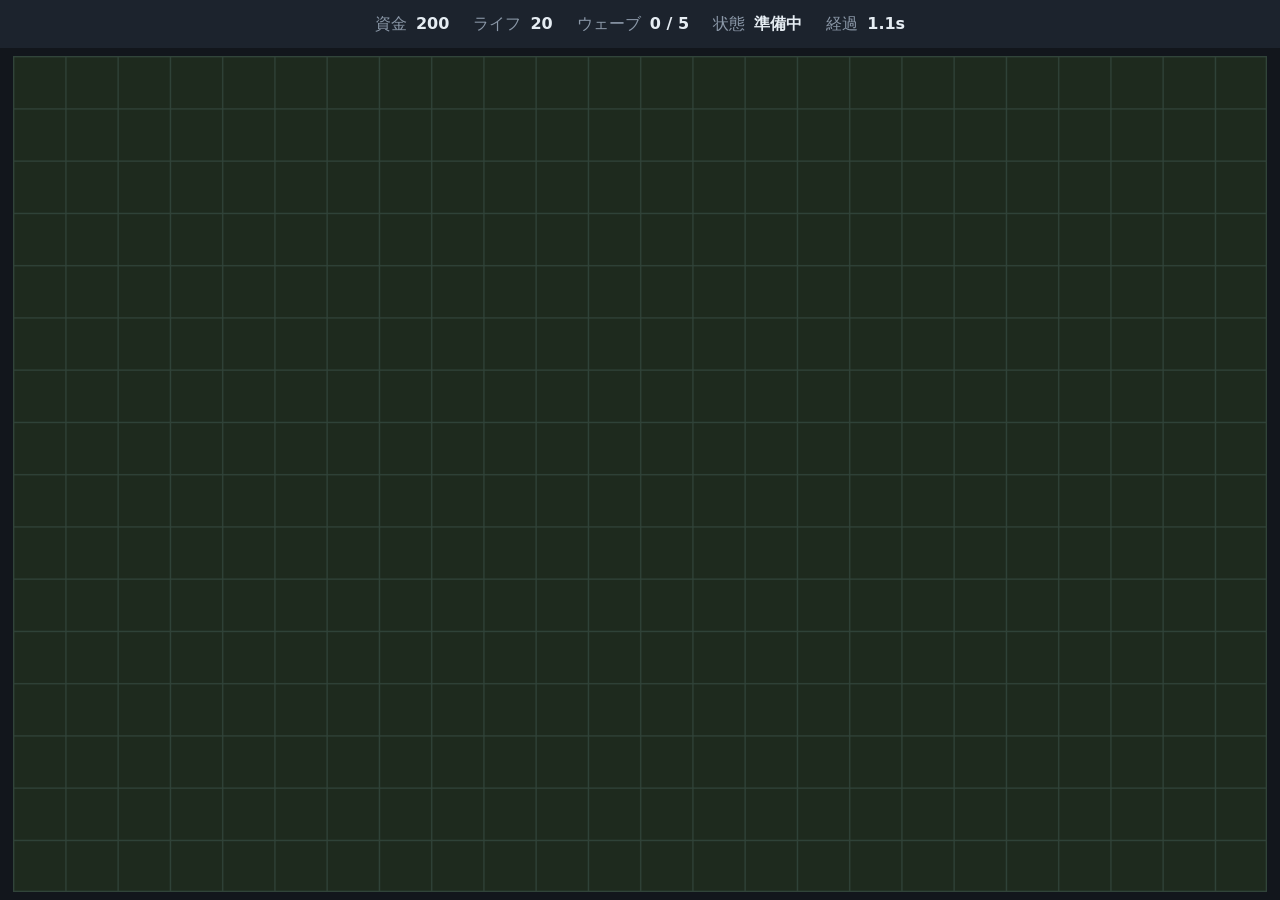
==== index.html @ 65fd4416 "claude" ====
<!DOCTYPE html>
<html lang="ja">
<head>
  <meta charset="utf-8">
  <meta name="viewport" content="width=device-width, initial-scale=1">
  <title>TD Game</title>
  <link rel="stylesheet" href="style.css">
</head>
<body>
  <main id="app">
    <header id="hud" aria-label="ステータス">
      <div class="hud-item">資金 <span id="hud-funds">-</span></div>
      <div class="hud-item">ライフ <span id="hud-life">-</span></div>
      <div class="hud-item">ウェーブ <span id="hud-wave">-</span></div>
      <div class="hud-item">状態 <span id="hud-phase">-</span></div>
      <div class="hud-item">経過 <span id="hud-elapsed">-</span></div>
    </header>
    <div id="stage">
      <canvas id="game-canvas" width="960" height="640"></canvas>
    </div>
  </main>
  <script type="module" src="js/main.js"></script>
</body>
</html>
---- style.css ----
:root {
  --hud-height: 48px;
  --bg: #12161c;
  --panel: #1c232d;
  --text: #e6edf3;
  --muted: #8b98a8;
}

* {
  box-sizing: border-box;
}

html,
body {
  height: 100%;
  margin: 0;
  background: var(--bg);
  color: var(--text);
  font-family: system-ui, "Hiragino Sans", "Yu Gothic", Meiryo, sans-serif;
}

#app {
  display: flex;
  flex-direction: column;
  align-items: center;
  height: 100%;
}

#hud {
  display: flex;
  flex-wrap: wrap;
  gap: 8px 24px;
  align-items: center;
  justify-content: center;
  width: 100%;
  min-height: var(--hud-height);
  padding: 8px 16px;
  background: var(--panel);
  font-size: 16px;
}

.hud-item {
  color: var(--muted);
}

.hud-item span {
  margin-left: 4px;
  color: var(--text);
  font-variant-numeric: tabular-nums;
  font-weight: 600;
}

/* 論理サイズ960x640（3:2）の縦横比を維持してウィンドウに収める */
#stage {
  flex: 1;
  display: flex;
  align-items: center;
  justify-content: center;
  width: 100%;
  min-height: 0;
  padding: 8px;
}

#game-canvas {
  display: block;
  width: min(100%, calc((100vh - var(--hud-height) - 16px) * 1.5));
  aspect-ratio: 3 / 2;
  height: auto;
  background: #000;
}
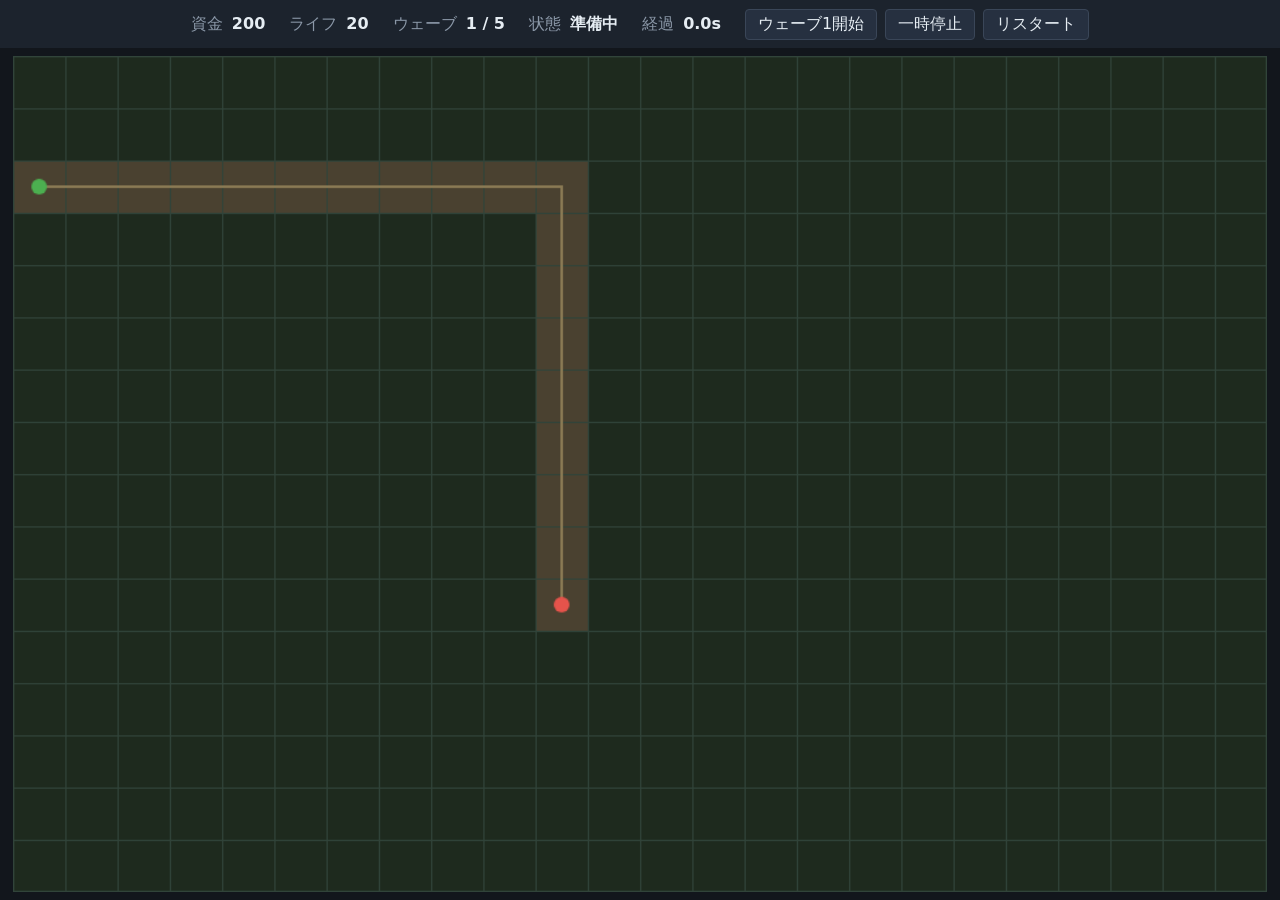
==== commit 715ef85a: "claude" ====
--- a/index.html
+++ b/index.html
@@ -14,6 +14,12 @@
       <div class="hud-item">ウェーブ <span id="hud-wave">-</span></div>
       <div class="hud-item">状態 <span id="hud-phase">-</span></div>
       <div class="hud-item">経過 <span id="hud-elapsed">-</span></div>
+      <div class="hud-controls">
+        <button id="btn-next-wave" type="button">次のウェーブ開始</button>
+        <button id="btn-pause" type="button">一時停止</button>
+        <button id="btn-restart" type="button">リスタート</button>
+      </div>
+      <div id="hud-message" role="status" aria-live="polite"></div>
     </header>
     <div id="stage">
       <canvas id="game-canvas" width="960" height="640"></canvas>
--- a/style.css
+++ b/style.css
@@ -50,7 +50,42 @@
   font-weight: 600;
 }
 
-/* 論理サイズ960x640（3:2）の縦横比を維持してウィンドウに収める */
+.hud-controls {
+  display: flex;
+  gap: 8px;
+}
+
+.hud-controls button {
+  padding: 4px 12px;
+  border: 1px solid #3a4658;
+  border-radius: 4px;
+  background: #263040;
+  color: var(--text);
+  font: inherit;
+  cursor: pointer;
+}
+
+.hud-controls button:hover:not(:disabled) {
+  background: #2f3b4f;
+}
+
+.hud-controls button:disabled {
+  color: var(--muted);
+  cursor: not-allowed;
+  opacity: 0.6;
+}
+
+#hud-message {
+  font-weight: 700;
+  color: #f4d03f;
+}
+
+#hud-message:empty {
+  display: none;
+}
+
+/* 論理サイズ960x640（3:2）の縦横比を維持してウィンドウに収める。
+   HUDの高さが折り返しで変わっても収まるよう、対応環境では #stage の実寸を基準にする。 */
 #stage {
   flex: 1;
   display: flex;
@@ -68,3 +103,13 @@
   height: auto;
   background: #000;
 }
+
+@supports (width: 1cqw) {
+  #stage {
+    container-type: size;
+  }
+
+  #game-canvas {
+    width: min(100cqw, 150cqh);
+  }
+}
